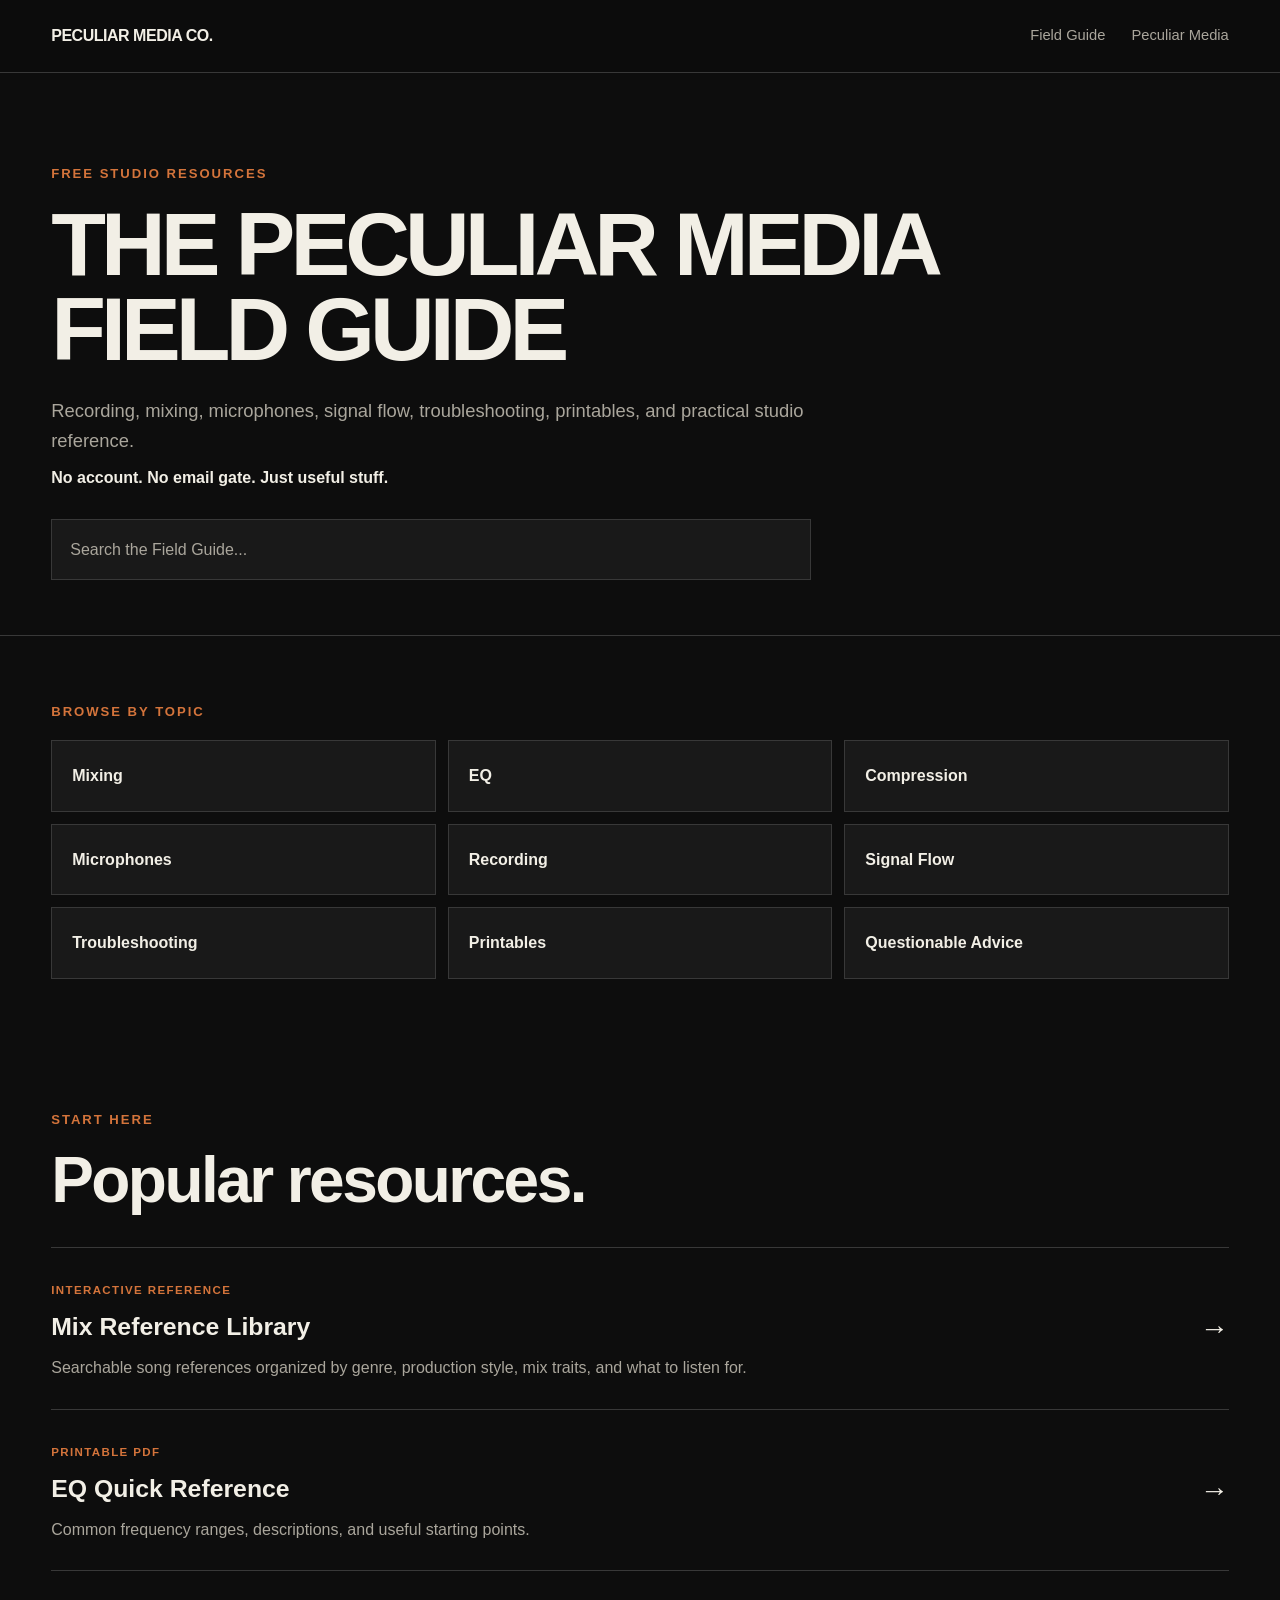
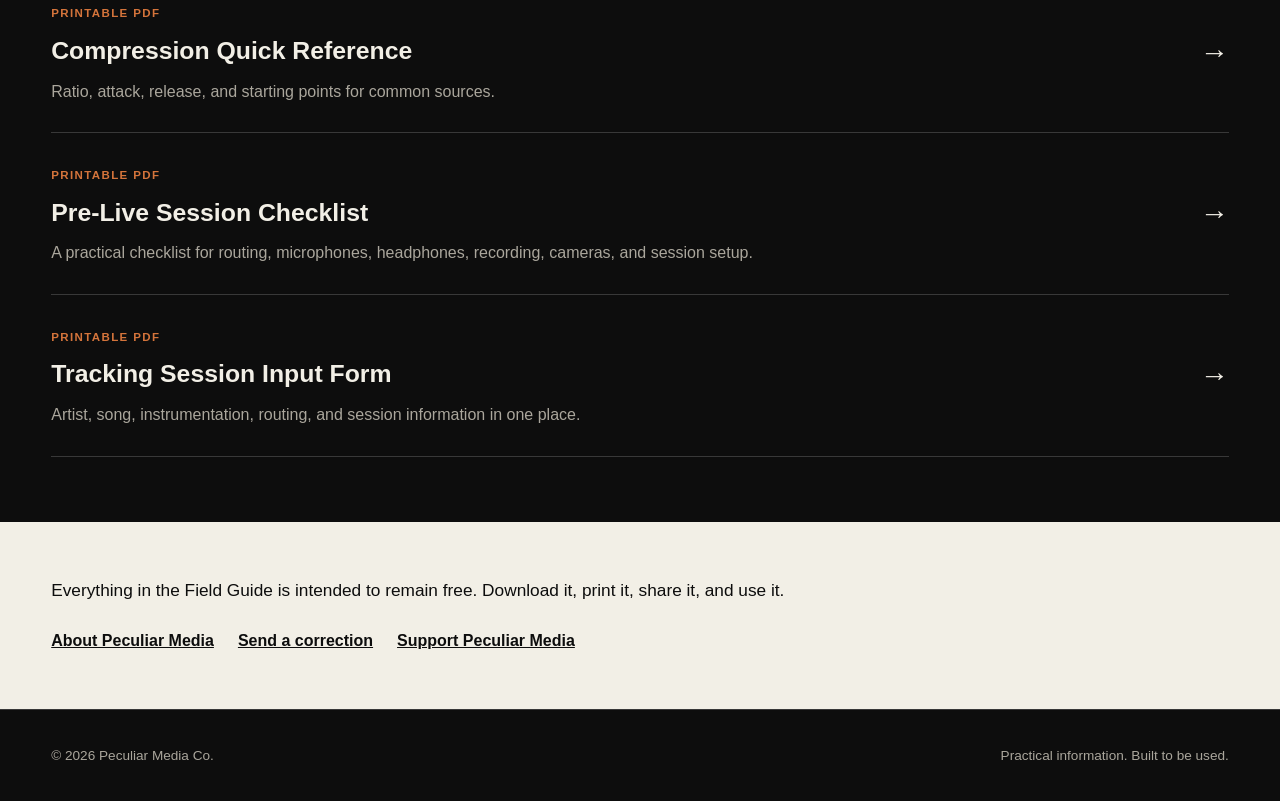
==== field-guide/index.html @ 30811090 "Update index.html add checklists" ====
<!DOCTYPE html>
<html lang="en">
<head>
  <meta charset="UTF-8">

  <meta
    name="viewport"
    content="width=device-width, initial-scale=1.0"
  >

  <meta
    name="description"
    content="The Peculiar Media Field Guide — free recording, mixing, studio, troubleshooting, and printable resources."
  >

  <title>The Field Guide | Peculiar Media Co.</title>

  <link rel="stylesheet" href="/styles.css">
</head>

<body class="field-guide-page">

  <header class="site-header">
    <div class="container nav">
      <a class="logo" href="/">PECULIAR MEDIA CO.</a>

      <nav>
        <a href="/field-guide/">Field Guide</a>
        <a href="/">Peculiar Media</a>
      </nav>
    </div>
  </header>


  <main>

    <section class="simple-field-hero">
      <div class="container">

        <p class="eyebrow">FREE STUDIO RESOURCES</p>

        <h1>THE PECULIAR MEDIA FIELD GUIDE</h1>

        <p class="simple-field-intro">
          Recording, mixing, microphones, signal flow,
          troubleshooting, printables, and practical studio reference.
        </p>

        <p class="simple-field-note">
          No account. No email gate. Just useful stuff.
        </p>

        <div class="simple-search-wrap">
          <input
            type="search"
            class="simple-search"
            placeholder="Search the Field Guide..."
            aria-label="Search the Field Guide"
          >
        </div>

      </div>
    </section>


    <section class="simple-field-section">
      <div class="container">

        <p class="eyebrow">BROWSE BY TOPIC</p>

        <div class="topic-grid">

          <a href="#" class="topic-card" data-topic="mixing">
            <span>Mixing</span>
          </a>

          <a href="#" class="topic-card" data-topic="eq">
            <span>EQ</span>
          </a>

          <a href="#" class="topic-card" data-topic="compression">
            <span>Compression</span>
          </a>

          <a href="#" class="topic-card" data-topic="microphones">
            <span>Microphones</span>
          </a>

          <a href="#" class="topic-card"  data-topic="recording">
            <span>Recording</span>
          </a>

          <a href="#" class="topic-card" data-topic="signal-flow">
            <span>Signal Flow</span>
          </a>

          <a href="#" class="topic-card" data-topic="troubleshooting">
            <span>Troubleshooting</span>
          </a>

          <a href="#" class="topic-card" data-topic="printables">
            <span>Printables</span>
          </a>

          <a href="#" class="topic-card" data-topic="questionable">
            <span>Questionable Advice</span>
          </a>

        </div>

      </div>
    </section>


    <section class="simple-field-section">
      <div class="container">

        <p class="eyebrow">START HERE</p>

        <h2>Popular resources.</h2>

        <div class="simple-resource-list">

          <a href="/field-guide/mix-reference.html" class="simple-resource"
   data-topics="mixing eq compression">
            <div>
              <span class="resource-label">
                INTERACTIVE REFERENCE
              </span>

              <h3>Mix Reference Library</h3>

              <p>
                Searchable song references organized by genre,
      production style, mix traits, and what to listen for.
              </p>
            </div>

            <span class="resource-arrow">→</span>
          </a>


          <a href="/field-guide/EQ_Cheat_Sheet.pdf"
   class="simple-resource"
   data-topics="mixing eq printables"
   target="_blank">
            <div>
              <span class="resource-label">
                PRINTABLE PDF
              </span>

              <h3>EQ Quick Reference</h3>

              <p>
                Common frequency ranges, descriptions,
                and useful starting points.
              </p>
            </div>

            <span class="resource-arrow">→</span>
          </a>


          <a href="/field-guide/Compression_Cheat_Sheet.pdf"
   class="simple-resource"
   data-topics="mixing compression printables"
   target="_blank">
            <div>
              <span class="resource-label">
                PRINTABLE PDF
              </span>

              <h3>Compression Quick Reference</h3>

              <p>
                Ratio, attack, release, and starting points
                for common sources.
              </p>
            </div>

            <span class="resource-arrow">→</span>
          </a>


          <a href="/field-guide/Live_Session_Checklist.pdf" class="simple-resource"
   data-topics="recording printables">
            <div>
              <span class="resource-label">
                PRINTABLE PDF
              </span>

              <h3>Pre-Live Session Checklist</h3>

              <p>
                A practical checklist for routing, microphones,
                headphones, recording, cameras, and session setup.
              </p>
            </div>

            <span class="resource-arrow">→</span>
          </a>


          <a href="/field-guide/Input_List.pdf" class="simple-resource"
   data-topics="recording printables">
            <div>
              <span class="resource-label">
                PRINTABLE PDF
              </span>

              <h3>Tracking Session Input Form</h3>

              <p>
                Artist, song, instrumentation, routing,
                and session information in one place.
              </p>
            </div>

            <span class="resource-arrow">→</span>
          </a>

        </div>

      </div>
    </section>


    <section class="simple-field-footer-callout">
      <div class="container">

        <p>
          Everything in the Field Guide is intended to remain free.
          Download it, print it, share it, and use it.
        </p>

        <div class="simple-field-links">
          <a href="/">About Peculiar Media</a>

          <a href="mailto:peculiarmediacompany@gmail.com">
            Send a correction
          </a>

          <a href="https://ko-fi.com/peculiarmediaco">
            Support Peculiar Media
          </a>
        </div>

      </div>
    </section>

  </main>


  <footer>
    <div class="container footer-inner">
      <span>© 2026 Peculiar Media Co.</span>
      <span>Practical information. Built to be used.</span>
    </div>
  </footer>
  
<script src="/field-guide.js"></script>
  
</body>
</html>
---- styles.css ----
/* =========================
   PECULIAR MEDIA CO.
   ========================= */

:root {
  --black: #0d0d0d;
  --dark: #151515;
  --card: #191919;
  --white: #f2efe6;
  --muted: #aaa69c;
  --line: #383838;
  --accent: #d4743b;
  --max-width: 1180px;
}


/* RESET */

* {
  box-sizing: border-box;
}

html {
  scroll-behavior: smooth;
}

body {
  margin: 0;
  background: var(--black);
  color: var(--white);
  font-family: Arial, Helvetica, sans-serif;
  line-height: 1.6;
}

a {
  color: inherit;
}

img {
  max-width: 100%;
  display: block;
}


/* GLOBAL */

.container {
  width: min(92%, var(--max-width));
  margin: 0 auto;
}

.section {
  padding: 100px 0;
}

.eyebrow {
  margin: 0 0 18px;
  color: var(--accent);
  font-weight: 700;
  font-size: 0.82rem;
  letter-spacing: 0.15em;
}

h1,
h2,
h3,
p {
  margin-top: 0;
}

h1 {
  max-width: 900px;
  margin-bottom: 30px;
  font-size: clamp(3rem, 8vw, 7rem);
  line-height: 0.92;
  letter-spacing: -0.055em;
}

h2 {
  margin-bottom: 35px;
  font-size: clamp(2rem, 5vw, 4.4rem);
  line-height: 1;
  letter-spacing: -0.04em;
}

h3 {
  margin-bottom: 15px;
  font-size: 1.5rem;
}


/* HEADER */

.site-header {
  position: sticky;
  top: 0;
  z-index: 10;
  background: rgba(13, 13, 13, 0.94);
  border-bottom: 1px solid var(--line);
  backdrop-filter: blur(12px);
}

.nav {
  min-height: 72px;
  display: flex;
  align-items: center;
  justify-content: space-between;
  gap: 30px;
}

.logo {
  text-decoration: none;
  font-weight: 800;
  letter-spacing: -0.03em;
}

nav {
  display: flex;
  gap: 26px;
}

nav a {
  color: var(--muted);
  text-decoration: none;
  font-size: 0.92rem;
}

nav a:hover {
  color: var(--white);
}


/* =========================
   HOME PAGE
   ========================= */


/* HERO */

.hero {
  min-height: 82vh;
  display: flex;
  align-items: center;
  border-bottom: 1px solid var(--line);

  background:
    linear-gradient(
      90deg,
      rgba(13, 13, 13, 0.97) 0%,
      rgba(13, 13, 13, 0.90) 28%,
      rgba(13, 13, 13, 0.68) 52%,
      rgba(13, 13, 13, 0.34) 78%,
      rgba(13, 13, 13, 0.18) 100%
    ),
    url("/hero-console.jpeg");

  background-size: cover;
  background-position: center center;
  background-repeat: no-repeat;
}

.hero-content {
  padding-top: 90px;
  padding-bottom: 90px;
}

.hero-copy {
  max-width: 670px;
  color: var(--muted);
  font-size: 1.2rem;
}

.hero-buttons {
  margin-top: 38px;
  display: flex;
  flex-wrap: wrap;
  gap: 14px;
}


/* BUTTONS */

.button {
  display: inline-block;
  padding: 14px 20px;
  text-decoration: none;
  font-weight: 700;
  border: 1px solid var(--white);
}

.button.primary {
  background: var(--white);
  color: var(--black);
}

.button.primary:hover {
  background: var(--accent);
  border-color: var(--accent);
}

.button.secondary:hover {
  background: var(--white);
  color: var(--black);
}


/* HOME CARDS */

.card-grid {
  display: grid;
  grid-template-columns: repeat(3, 1fr);
  gap: 20px;
}

.feature-card {
  min-height: 330px;
  padding: 30px;
  display: flex;
  flex-direction: column;
  background: var(--card);
  border: 1px solid var(--line);
  text-decoration: none;
}

.feature-card p {
  color: var(--muted);
}

.feature-card strong {
  margin-top: auto;
}

a.feature-card {
  transition:
    transform 0.2s ease,
    border-color 0.2s ease;
}

a.feature-card:hover {
  transform: translateY(-5px);
  border-color: var(--accent);
}

.card-number {
  margin-bottom: 45px;
  color: var(--accent);
  font-family: monospace;
}


/* HOME FIELD GUIDE CALLOUT */

.field-guide-callout {
  background: var(--white);
  color: var(--black);
}

.callout-layout {
  display: grid;
  grid-template-columns: 1fr 1fr;
  gap: 80px;
}

.callout-layout .eyebrow {
  color: #9b4d22;
}

.callout-layout p {
  max-width: 540px;
  font-size: 1.08rem;
}

.text-link {
  display: inline-block;
  margin-top: 18px;
  font-weight: 800;
}


/* CONTACT */

.contact {
  max-width: 850px;
  margin-left: auto;
  margin-right: auto;
}

.contact > p:not(.eyebrow) {
  color: var(--muted);
  font-size: 1.15rem;
}

.contact-links {
  margin-top: 35px;
  display: flex;
  flex-wrap: wrap;
  gap: 25px;
}

.contact-links a {
  font-weight: 700;
}


/* =========================
   SIMPLE FIELD GUIDE PAGE
   ========================= */

.simple-field-hero {
  padding: 90px 0 55px;
  border-bottom: 1px solid var(--line);
}

.simple-field-hero h1 {
  max-width: 950px;
  margin-bottom: 24px;
  font-size: clamp(3rem, 7vw, 6rem);
  line-height: 0.95;
}

.simple-field-intro {
  max-width: 760px;
  margin-bottom: 10px;
  color: var(--muted);
  font-size: 1.15rem;
}

.simple-field-note {
  margin-bottom: 28px;
  color: var(--white);
  font-weight: 700;
}


/* SEARCH */

.simple-search-wrap {
  max-width: 760px;
}

.simple-search {
  width: 100%;
  padding: 17px 18px;
  background: var(--card);
  color: var(--white);
  border: 1px solid var(--line);
  font: inherit;
  font-size: 1rem;
  outline: none;
}

.simple-search::placeholder {
  color: var(--muted);
}

.simple-search:focus {
  border-color: var(--accent);
}


/* FIELD GUIDE SECTIONS */

.simple-field-section {
  padding: 65px 0;
}


/* TOPICS */

.topic-grid {
  display: grid;
  grid-template-columns: repeat(3, 1fr);
  gap: 12px;
}

.topic-card {
  padding: 22px 20px;
  background: var(--card);
  border: 1px solid var(--line);
  text-decoration: none;
  font-weight: 700;
  transition: border-color 0.2s ease;
}

.topic-card:hover {
  border-color: var(--accent);
}


/* RESOURCE LIST */

.simple-resource-list {
  border-top: 1px solid var(--line);
}

.simple-resource {
  display: grid;
  grid-template-columns: 1fr auto;
  gap: 25px;
  align-items: center;
  padding: 28px 0;
  border-bottom: 1px solid var(--line);
  text-decoration: none;
  transition:
    background 0.2s ease,
    padding 0.2s ease;
}

.simple-resource:hover {
  background: var(--card);
  padding-left: 18px;
  padding-right: 18px;
}

.resource-label {
  display: inline-block;
  margin-bottom: 8px;
  color: var(--accent);
  font-size: 0.72rem;
  font-weight: 700;
  letter-spacing: 0.12em;
}

.simple-resource h3 {
  margin-bottom: 8px;
  font-size: 1.55rem;
}

.simple-resource p {
  max-width: 720px;
  margin-bottom: 0;
  color: var(--muted);
}

.resource-arrow {
  font-size: 1.8rem;
}


/* FIELD GUIDE BOTTOM CALLOUT */

.simple-field-footer-callout {
  padding: 55px 0;
  background: var(--white);
  color: var(--black);
}

.simple-field-footer-callout p {
  max-width: 760px;
  font-size: 1.08rem;
}

.simple-field-links {
  display: flex;
  flex-wrap: wrap;
  gap: 24px;
  margin-top: 24px;
}

.simple-field-links a {
  font-weight: 700;
}


/* =========================
   FOOTER
   ========================= */

footer {
  padding: 35px 0;
  border-top: 1px solid var(--line);
  color: var(--muted);
  font-size: 0.85rem;
}

.footer-inner {
  display: flex;
  justify-content: space-between;
  gap: 20px;
}


/* =========================
   MOBILE
   ========================= */

@media (max-width: 800px) {

  .section {
    padding: 70px 0;
  }


  /* HEADER */

  .nav {
    padding: 17px 0;
    align-items: flex-start;
  }

  nav {
    display: none;
  }


  /* HOME HERO */

  .hero {
    min-height: auto;

    background:
      linear-gradient(
        180deg,
        rgba(13, 13, 13, 0.58) 0%,
        rgba(13, 13, 13, 0.80) 45%,
        rgba(13, 13, 13, 0.97) 100%
      ),
      url("/hero-console.jpeg");

    background-size: cover;
    background-position: 58% center;
    background-repeat: no-repeat;
  }

  .hero-content {
    padding-top: 100px;
    padding-bottom: 90px;
  }

  .hero-copy {
    font-size: 1.05rem;
  }


  /* HOME CONTENT */

  .card-grid,
  .callout-layout {
    grid-template-columns: 1fr;
  }

  .callout-layout {
    gap: 25px;
  }


  /* FIELD GUIDE */

  .simple-field-hero {
    padding: 65px 0 42px;
  }

  .simple-field-hero h1 {
    font-size: clamp(2.7rem, 12vw, 4rem);
    line-height: 0.92;
  }

  .simple-field-intro {
    font-size: 1rem;
  }

  .simple-field-section {
    padding: 48px 0;
  }

  .topic-grid {
    grid-template-columns: repeat(2, 1fr);
  }

  .topic-card {
    padding: 18px 16px;
  }

  .simple-resource {
    grid-template-columns: 1fr auto;
    gap: 15px;
    padding: 24px 0;
  }

  .simple-resource:hover {
    padding-left: 0;
    padding-right: 0;
    background: transparent;
  }

  .simple-resource h3 {
    font-size: 1.35rem;
    line-height: 1.1;
  }

  .simple-resource p {
    font-size: 0.95rem;
  }

  .resource-arrow {
    font-size: 1.5rem;
  }

  .simple-field-links {
    flex-direction: column;
    gap: 12px;
  }


  /* FOOTER */

  .footer-inner {
    flex-direction: column;
  }

}


/* EXTRA SMALL PHONES */

@media (max-width: 420px) {

  .topic-grid {
    grid-template-columns: 1fr;
  }

  .hero-buttons {
    flex-direction: column;
  }

  .button {
    width: 100%;
    text-align: center;
  }

}

/* =========================
   MIX REFERENCE LIBRARY
   ========================= */

.reference-hero {
  padding: 90px 0 55px;
  border-bottom: 1px solid var(--line);
}

.reference-hero h1 {
  max-width: 900px;
  margin-bottom: 24px;
  font-size: clamp(3rem, 7vw, 6rem);
  line-height: 0.95;
}

.reference-intro {
  max-width: 760px;
  color: var(--muted);
  font-size: 1.1rem;
}


/* SEARCH + FILTERS */

.reference-tools {
  padding: 50px 0;
  border-bottom: 1px solid var(--line);
}

#reference-search {
  width: 100%;
  max-width: 760px;
  padding: 17px 18px;
  background: var(--card);
  color: var(--white);
  border: 1px solid var(--line);
  font: inherit;
  font-size: 1rem;
  outline: none;
}

#reference-search::placeholder {
  color: var(--muted);
}

#reference-search:focus {
  border-color: var(--accent);
}

.reference-filters {
  display: flex;
  flex-wrap: wrap;
  gap: 10px;
  margin-top: 20px;
}

.filter-button {
  padding: 10px 15px;
  background: transparent;
  color: var(--muted);
  border: 1px solid var(--line);
  font: inherit;
  font-weight: 700;
  cursor: pointer;
}

.filter-button:hover,
.filter-button.active {
  color: var(--black);
  background: var(--accent);
  border-color: var(--accent);
}


/* LIBRARY */

.reference-results {
  padding: 65px 0 90px;
}

.reference-entry {
  padding: 35px 0;
  border-top: 1px solid var(--line);
}

.reference-entry:last-child {
  border-bottom: 1px solid var(--line);
}

.reference-entry-heading {
  display: flex;
  justify-content: space-between;
  gap: 30px;
  align-items: flex-start;
}

.reference-number {
  display: block;
  margin-bottom: 8px;
  color: var(--accent);
  font-family: monospace;
}

.reference-entry h2 {
  margin-bottom: 4px;
  font-size: clamp(2rem, 4vw, 3.2rem);
}

.reference-artist {
  margin-bottom: 0;
  color: var(--muted);
  font-size: 1.1rem;
}

.reference-genre {
  color: var(--accent);
  font-size: 0.75rem;
  font-weight: 700;
  letter-spacing: 0.12em;
}

.reference-tags {
  display: flex;
  flex-wrap: wrap;
  gap: 8px;
  margin: 24px 0;
}

.reference-tags span {
  padding: 6px 9px;
  border: 1px solid var(--line);
  color: var(--muted);
  font-size: 0.72rem;
  font-weight: 700;
  letter-spacing: 0.08em;
}

.reference-notes {
  max-width: 760px;
}

.reference-notes strong {
  display: block;
  margin-bottom: 8px;
  color: var(--accent);
  font-size: 0.75rem;
  letter-spacing: 0.1em;
}

.reference-notes p {
  margin-bottom: 0;
  color: var(--muted);
  font-size: 1.05rem;
}

#no-reference-results {
  padding: 30px 0;
  color: var(--muted);
}


/* MOBILE */

@media (max-width: 800px) {

  .reference-hero {
    padding: 65px 0 42px;
  }

  .reference-hero h1 {
    font-size: clamp(2.7rem, 12vw, 4rem);
  }

  .reference-intro {
    font-size: 1rem;
  }

  .reference-tools {
    padding: 40px 0;
  }

  .reference-entry {
    padding: 28px 0;
  }

  .reference-entry-heading {
    display: block;
  }

  .reference-genre {
    display: inline-block;
    margin-top: 12px;
  }

  .reference-entry h2 {
    font-size: 2rem;
  }

  .reference-notes p {
    font-size: 0.98rem;
  }

}
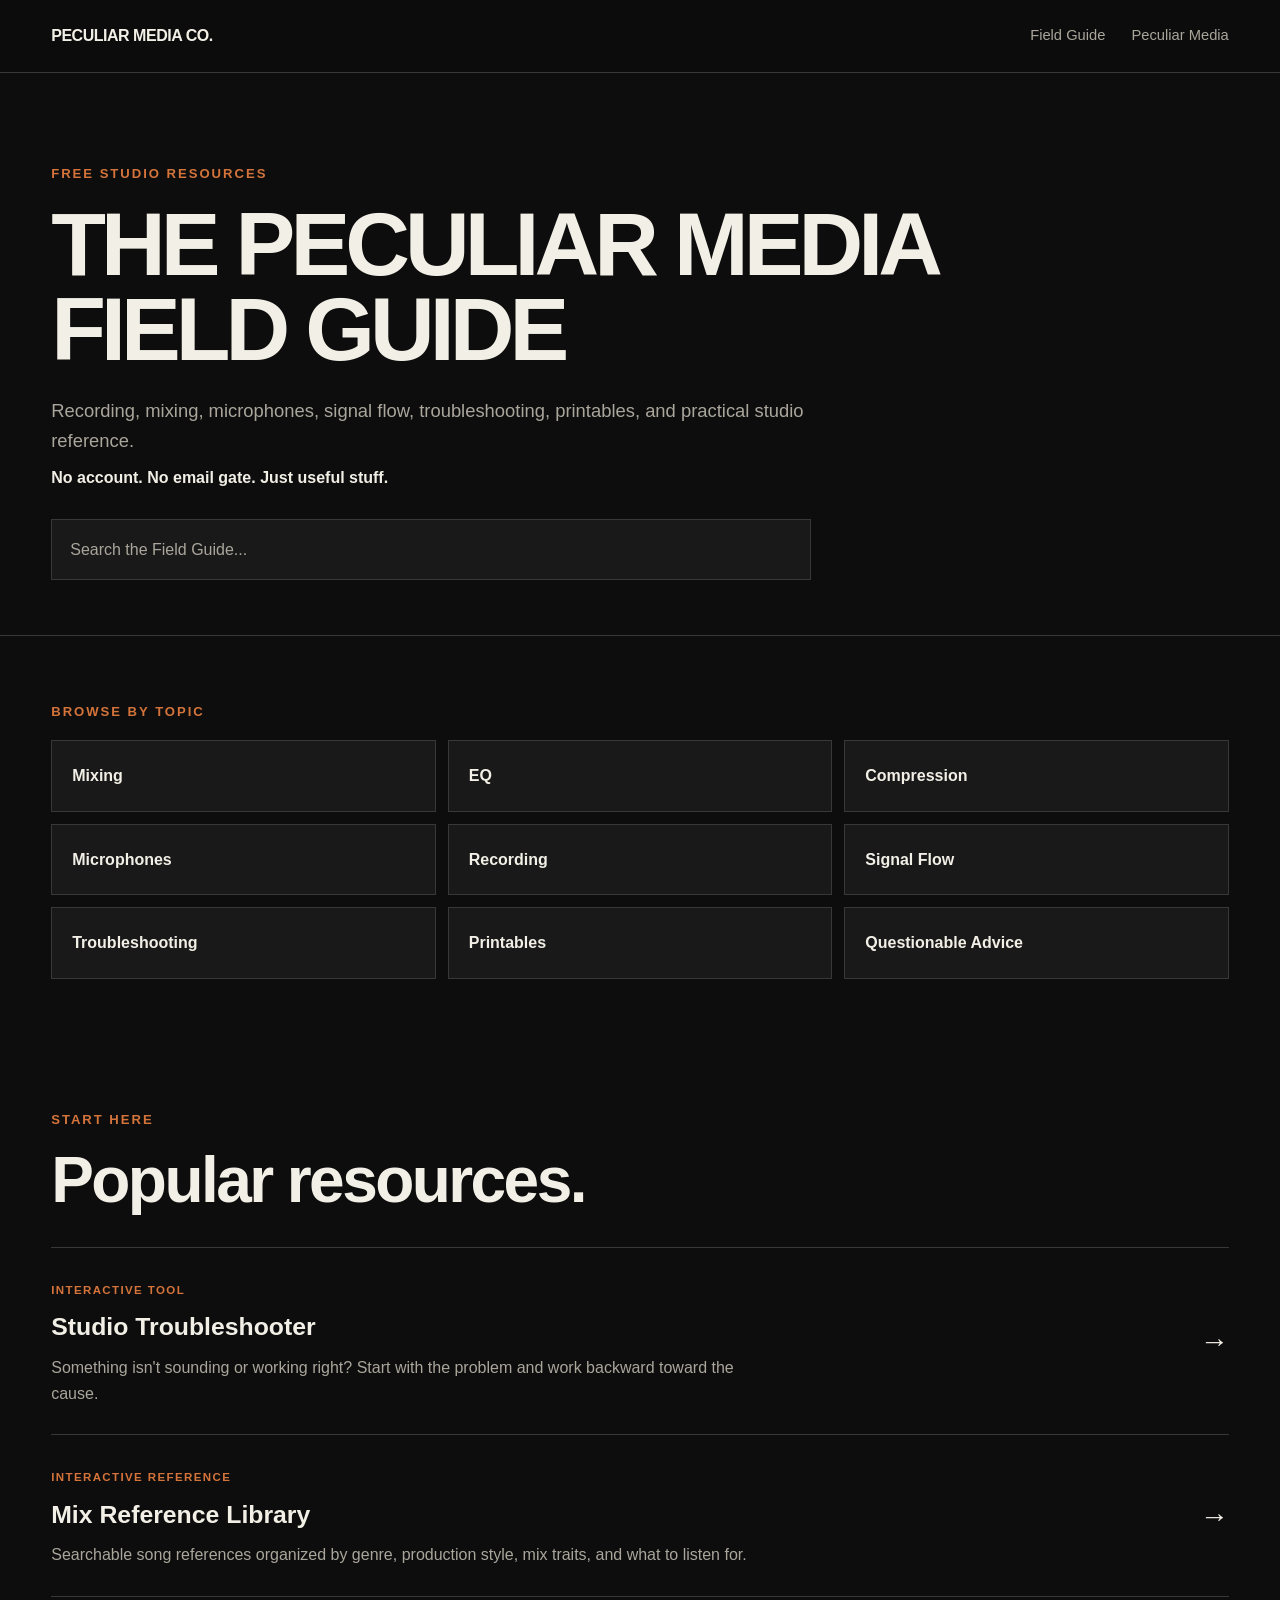
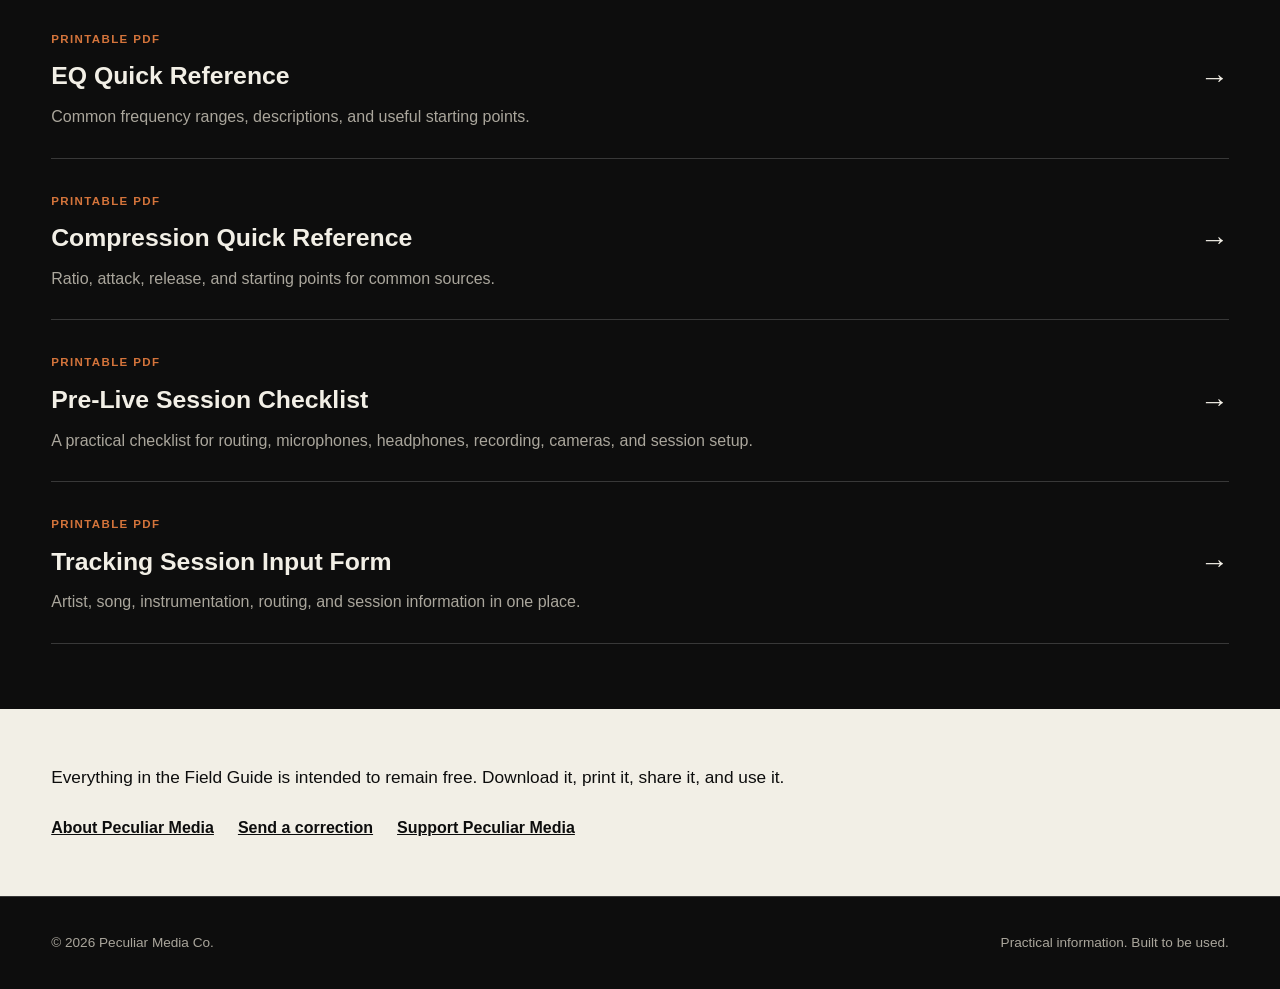
==== commit 8598f35a: "Update trouble card field guide index.html" ====
--- a/field-guide/index.html
+++ b/field-guide/index.html
@@ -121,6 +121,29 @@
 
         <div class="simple-resource-list">
 
+          <a href="/troubleshooter/"
+   class="simple-resource"
+   data-topics="mixing recording troubleshooting routing">
+
+  <div>
+
+    <span class="resource-label">
+      INTERACTIVE TOOL
+    </span>
+
+    <h3>Studio Troubleshooter</h3>
+
+    <p>
+      Something isn't sounding or working right?
+      Start with the problem and work backward toward the cause.
+    </p>
+
+  </div>
+
+  <span class="resource-arrow">→</span>
+
+</a>
+
           <a href="/field-guide/mix-reference.html" class="simple-resource"
    data-topics="mixing eq compression">
             <div>
@@ -140,7 +163,7 @@
           </a>
 
 
-          <a href="/field-guide/EQ_Cheat_Sheet.pdf"
+          <a href="/field-guide/EQ_Cheat_Sheet.pdf" target="_blank"
    class="simple-resource"
    data-topics="mixing eq printables"
    target="_blank">
@@ -161,7 +184,7 @@
           </a>
 
 
-          <a href="/field-guide/Compression_Cheat_Sheet.pdf"
+          <a href="/field-guide/Compression_Cheat_Sheet.pdf" target="_blank"
    class="simple-resource"
    data-topics="mixing compression printables"
    target="_blank">
@@ -182,7 +205,7 @@
           </a>
 
 
-          <a href="/field-guide/Live_Session_Checklist.pdf" class="simple-resource"
+          <a href="/field-guide/Live_Session_Checklist.pdf" class="simple-resource" target="_blank"
    data-topics="recording printables">
             <div>
               <span class="resource-label">
@@ -201,7 +224,7 @@
           </a>
 
 
-          <a href="/field-guide/Input_List.pdf" class="simple-resource"
+          <a href="/field-guide/Input_List.pdf" class="simple-resource" target="_blank"
    data-topics="recording printables">
             <div>
               <span class="resource-label">
--- a/styles.css
+++ b/styles.css
@@ -518,7 +518,7 @@
       url("/hero-console.jpeg");
 
     background-size: cover;
-    background-position: 58% center;
+    background-position: 50% 100%;
     background-repeat: no-repeat;
   }
 
@@ -834,3 +834,259 @@
   }
 
 }
+
+/* =========================================================
+   STUDIO TROUBLESHOOTER
+   ========================================================= */
+
+.troubleshooter-hero {
+  padding: 110px 8% 90px;
+  border-bottom: 1px solid var(--line);
+}
+
+.troubleshooter-hero h1 {
+  margin: 12px 0 24px;
+  font-size: clamp(3.5rem, 9vw, 8rem);
+  line-height: 0.88;
+  letter-spacing: -0.05em;
+}
+
+.troubleshooter-intro {
+  max-width: 720px;
+  font-size: 1.35rem;
+  line-height: 1.5;
+}
+
+.troubleshooter-philosophy {
+  max-width: 720px;
+  margin-top: 22px;
+  opacity: 0.7;
+  font-size: 1rem;
+}
+
+.troubleshooter-start,
+.troubleshooter-preview,
+.contribute-section {
+  padding: 80px 8%;
+  border-bottom: 1px solid var(--line);
+}
+
+.section-heading {
+  margin-bottom: 40px;
+}
+
+.section-heading span {
+  opacity: 0.6;
+  font-size: 0.8rem;
+  letter-spacing: 0.16em;
+}
+
+.section-heading h2,
+.troubleshooter-preview h2,
+.contribute-section h2 {
+  margin-top: 8px;
+  font-size: clamp(2rem, 5vw, 4rem);
+}
+
+.troubleshooter-grid {
+  display: grid;
+  grid-template-columns: repeat(2, minmax(0, 1fr));
+  border-top: 1px solid var(--line);
+  border-left: 1px solid var(--line);
+}
+
+.troubleshooter-card {
+  min-width: 0;
+  padding: 34px;
+  border-right: 1px solid var(--line);
+  border-bottom: 1px solid var(--line);
+  color: inherit;
+  text-decoration: none;
+  transition:
+    background 0.2s ease,
+    transform 0.2s ease;
+}
+
+.troubleshooter-card h3 {
+  margin: 12px 0 14px;
+  font-size: 1.45rem;
+}
+
+.troubleshooter-card p {
+  max-width: 520px;
+  opacity: 0.72;
+  line-height: 1.6;
+}
+
+.troubleshooter-card strong {
+  display: inline-block;
+  margin-top: 22px;
+}
+
+.trouble-number {
+  opacity: 0.45;
+  font-size: 0.8rem;
+  letter-spacing: 0.15em;
+}
+
+@media (hover: hover) and (pointer: fine) {
+  .troubleshooter-card:hover {
+    background: rgba(255,255,255,0.04);
+  }
+}
+
+.troubleshooter-preview > p {
+  max-width: 700px;
+  line-height: 1.6;
+}
+
+.mix-category-grid {
+  display: grid;
+  grid-template-columns: repeat(3, minmax(0, 1fr));
+  gap: 12px;
+  margin-top: 35px;
+}
+
+.mix-category-grid button {
+  padding: 22px 18px;
+  min-height: 70px;
+  background: transparent;
+  color: inherit;
+  border: 1px solid var(--line);
+  font: inherit;
+  font-weight: 700;
+  letter-spacing: 0.04em;
+  cursor: pointer;
+}
+
+.contribute-intro {
+  max-width: 760px;
+  margin-bottom: 40px;
+  line-height: 1.65;
+  opacity: 0.8;
+}
+
+.contribute-form {
+  max-width: 850px;
+}
+
+.contribute-form label,
+.contribute-form legend {
+  display: block;
+  margin-bottom: 10px;
+  font-weight: 700;
+}
+
+.contribute-form input[type="text"],
+.contribute-form input[type="email"],
+.contribute-form select,
+.contribute-form textarea {
+  width: 100%;
+  box-sizing: border-box;
+  margin-bottom: 28px;
+  padding: 15px;
+  border: 1px solid var(--line);
+  background: rgba(255,255,255,0.03);
+  color: inherit;
+  font: inherit;
+}
+
+.contribute-form textarea {
+  resize: vertical;
+}
+
+.contribute-form fieldset {
+  margin: 0 0 32px;
+  padding: 22px;
+  border: 1px solid var(--line);
+}
+
+.contribute-form fieldset label {
+  margin: 14px 0 0;
+  font-weight: 400;
+}
+
+.contribute-form fieldset input {
+  margin-right: 8px;
+}
+
+.form-two-column {
+  display: grid;
+  grid-template-columns: 1fr 1fr;
+  gap: 18px;
+}
+
+.optional {
+  opacity: 0.5;
+  font-weight: 400;
+}
+
+.permission-check {
+  display: flex !important;
+  align-items: flex-start;
+  gap: 10px;
+  margin: 5px 0 25px;
+  font-weight: 400 !important;
+  line-height: 1.5;
+}
+
+.permission-check input {
+  margin-top: 5px;
+}
+
+.submit-contribution {
+  padding: 16px 22px;
+  border: 0;
+  background: var(--accent);
+  color: #111;
+  font: inherit;
+  font-weight: 800;
+  cursor: pointer;
+}
+
+.form-note {
+  max-width: 650px;
+  margin-top: 18px;
+  opacity: 0.55;
+  font-size: 0.85rem;
+  line-height: 1.5;
+}
+
+
+@media (max-width: 800px) {
+
+  .troubleshooter-hero,
+  .troubleshooter-start,
+  .troubleshooter-preview,
+  .contribute-section {
+    padding-left: 6%;
+    padding-right: 6%;
+  }
+
+  .troubleshooter-grid {
+    grid-template-columns: 1fr;
+  }
+
+  .mix-category-grid {
+    grid-template-columns: 1fr 1fr;
+  }
+
+  .form-two-column {
+    grid-template-columns: 1fr;
+    gap: 0;
+  }
+
+}
+
+
+@media (max-width: 500px) {
+
+  .mix-category-grid {
+    grid-template-columns: 1fr;
+  }
+
+  .troubleshooter-card {
+    padding: 28px 22px;
+  }
+
+}
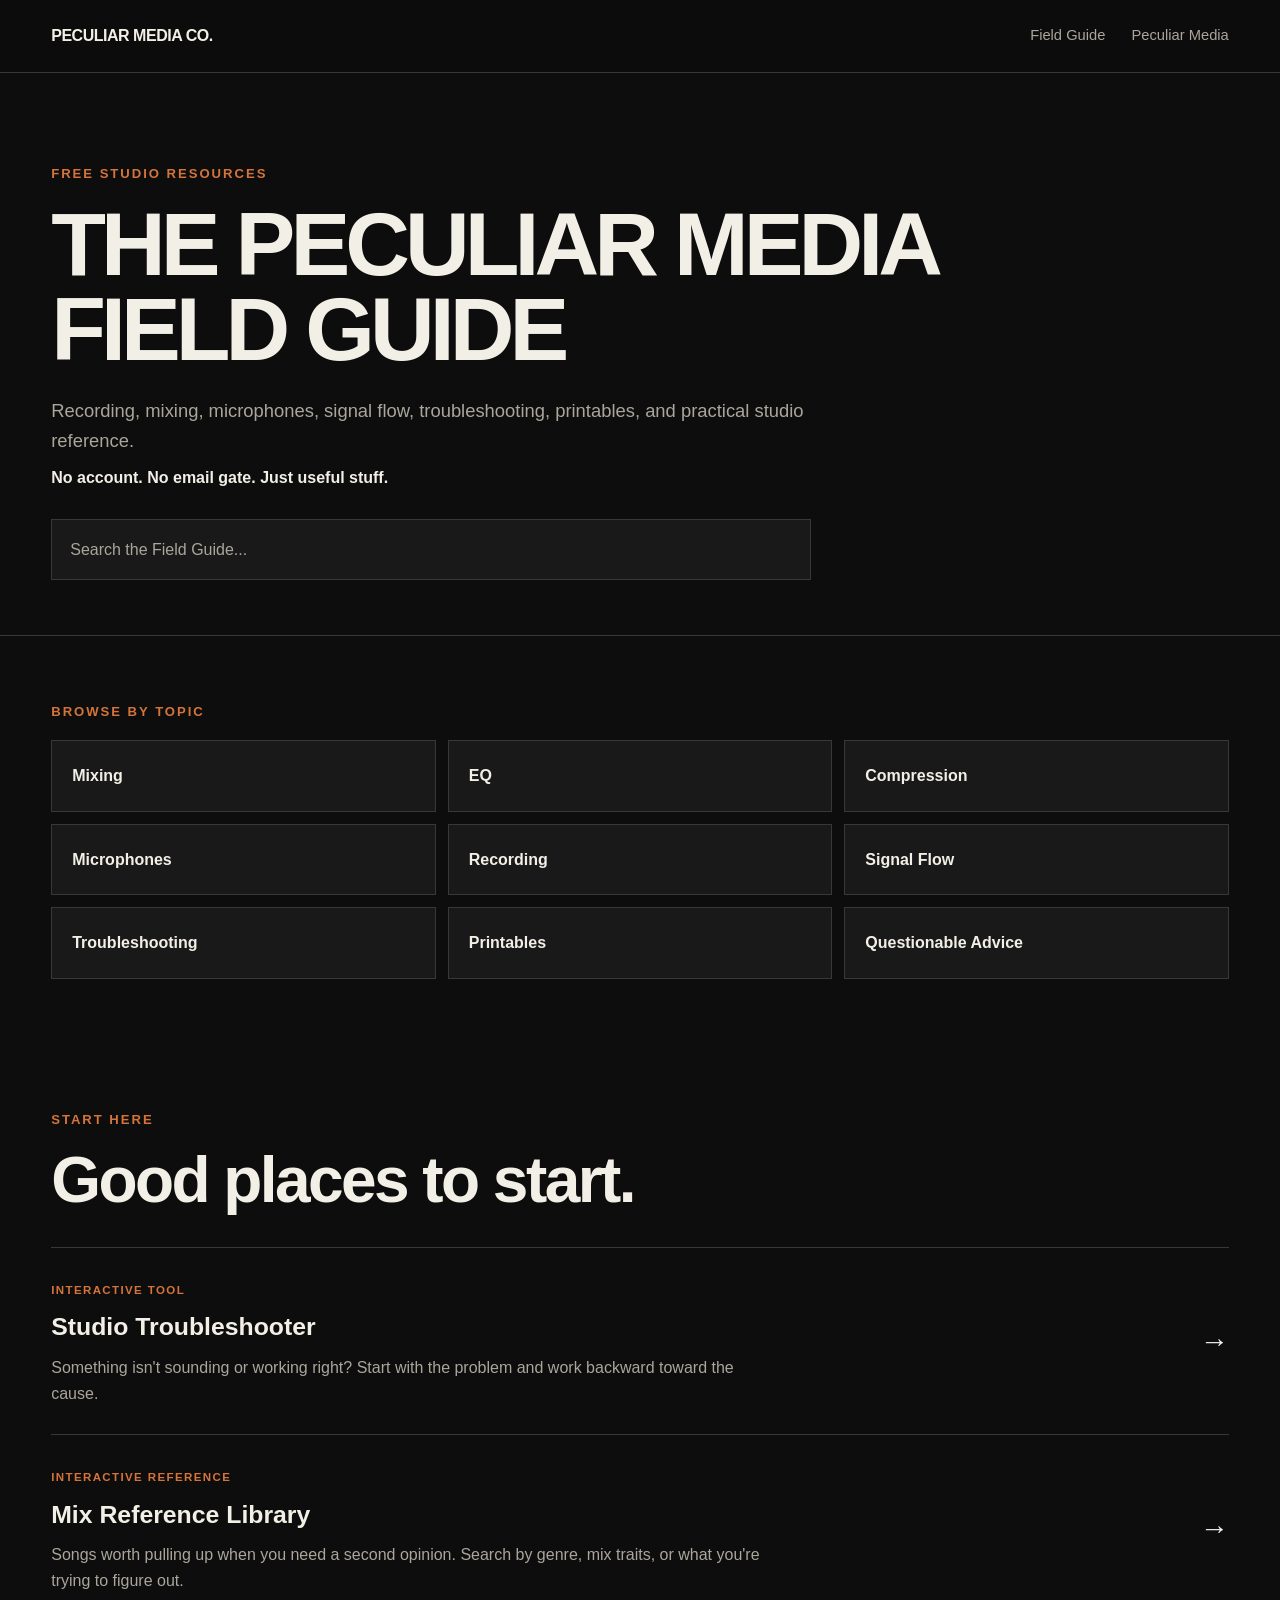
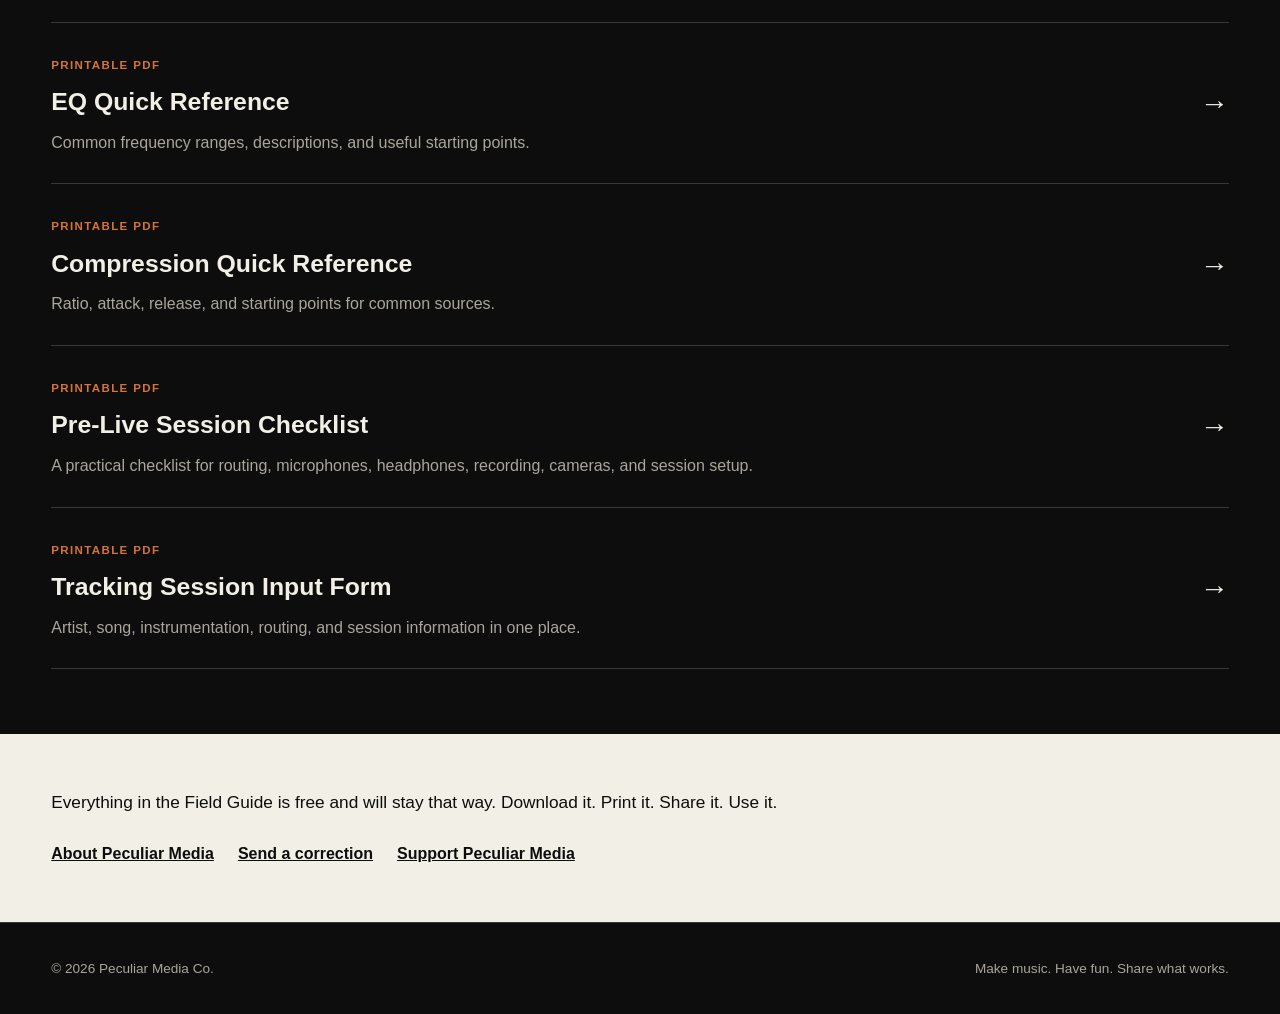
==== commit 7cbf5119: "field guide page language" ====
--- a/field-guide/index.html
+++ b/field-guide/index.html
@@ -117,7 +117,7 @@
 
         <p class="eyebrow">START HERE</p>
 
-        <h2>Popular resources.</h2>
+        <h2>Good places to start.</h2>
 
         <div class="simple-resource-list">
 
@@ -154,16 +154,16 @@
               <h3>Mix Reference Library</h3>
 
               <p>
-                Searchable song references organized by genre,
-      production style, mix traits, and what to listen for.
-              </p>
-            </div>
-
-            <span class="resource-arrow">→</span>
-          </a>
-
-
-          <a href="/field-guide/EQ_Cheat_Sheet.pdf" target="_blank"
+  Songs worth pulling up when you need a second opinion.
+  Search by genre, mix traits, or what you're trying to figure out.
+</p>
+            </div>
+
+            <span class="resource-arrow">→</span>
+          </a>
+
+
+          <a href="/field-guide/EQ_Cheat_Sheet.pdf"
    class="simple-resource"
    data-topics="mixing eq printables"
    target="_blank">
@@ -184,7 +184,7 @@
           </a>
 
 
-          <a href="/field-guide/Compression_Cheat_Sheet.pdf" target="_blank"
+          <a href="/field-guide/Compression_Cheat_Sheet.pdf"
    class="simple-resource"
    data-topics="mixing compression printables"
    target="_blank">
@@ -252,9 +252,9 @@
       <div class="container">
 
         <p>
-          Everything in the Field Guide is intended to remain free.
-          Download it, print it, share it, and use it.
-        </p>
+  Everything in the Field Guide is free and will stay that way.
+  Download it. Print it. Share it. Use it.
+</p>
 
         <div class="simple-field-links">
           <a href="/">About Peculiar Media</a>
@@ -275,11 +275,11 @@
 
 
   <footer>
-    <div class="container footer-inner">
-      <span>© 2026 Peculiar Media Co.</span>
-      <span>Practical information. Built to be used.</span>
-    </div>
-  </footer>
+  <div class="container footer-inner">
+    <span>© 2026 Peculiar Media Co.</span>
+    <span>Make music. Have fun. Share what works.</span>
+  </div>
+</footer>
   
 <script src="/field-guide.js"></script>
   
--- a/styles.css
+++ b/styles.css
@@ -1090,3 +1090,428 @@
   }
 
 }
+
+/* =========================================================
+   TROUBLESHOOTER CONTRIBUTION CTA
+   ========================================================= */
+
+.troubleshooter-contribute {
+  padding: 80px 8%;
+  border-bottom: 1px solid var(--line);
+}
+
+.troubleshooter-contribute h2 {
+  margin-top: 8px;
+  font-size: clamp(2rem, 5vw, 4rem);
+}
+
+.troubleshooter-contribute p {
+  max-width: 700px;
+  line-height: 1.65;
+  opacity: 0.8;
+}
+
+.troubleshooter-contribute-link {
+  display: inline-block;
+  margin-top: 28px;
+  padding: 16px 22px;
+  background: var(--accent);
+  color: #111;
+  text-decoration: none;
+  font-weight: 800;
+}
+
+
+/* =========================================================
+   CONTRIBUTION PAGE
+   ========================================================= */
+
+.contribute-page-hero {
+  padding: 110px 8% 70px;
+  border-bottom: 1px solid var(--line);
+}
+
+.contribute-page-hero h1 {
+  margin: 12px 0 24px;
+  font-size: clamp(3rem, 8vw, 7rem);
+  line-height: 0.9;
+  letter-spacing: -0.04em;
+}
+
+.contribute-page-hero > p {
+  max-width: 760px;
+  line-height: 1.65;
+}
+
+.contribute-page-note {
+  margin-top: 22px;
+  opacity: 0.6;
+}
+
+.contribute-form-section {
+  padding: 70px 8% 90px;
+}
+
+
+@media (max-width: 800px) {
+
+  .troubleshooter-contribute,
+  .contribute-page-hero,
+  .contribute-form-section {
+    padding-left: 6%;
+    padding-right: 6%;
+  }
+
+}
+
+/* =========================================================
+   TROUBLESHOOTER DECISION STEPS
+   ========================================================= */
+
+.trouble-step {
+  margin-top: 70px;
+  padding-top: 60px;
+  border-top: 1px solid var(--line);
+}
+
+.trouble-step h2 {
+  max-width: 900px;
+}
+
+.trouble-step > p {
+  max-width: 760px;
+  line-height: 1.7;
+}
+
+.trouble-tip {
+  max-width: 760px;
+  margin-top: 28px;
+  padding: 22px;
+  border-left: 3px solid var(--accent);
+  background: rgba(255,255,255,0.03);
+  line-height: 1.65;
+}
+
+.mix-category-grid button:disabled {
+  opacity: 0.28;
+  cursor: not-allowed;
+}
+
+/* =========================================================
+   SONGWRITING CHALLENGE
+   ========================================================= */
+
+.challenge-hero {
+  padding: 120px 8% 90px;
+  border-bottom: 1px solid var(--line);
+}
+
+.challenge-hero h1 {
+  margin: 12px 0 28px;
+  font-size: clamp(3.5rem, 9vw, 8rem);
+  line-height: 0.86;
+  letter-spacing: -0.05em;
+}
+
+.challenge-intro {
+  max-width: 720px;
+  font-size: 1.15rem;
+  line-height: 1.7;
+  opacity: 0.8;
+}
+
+
+.challenge-section {
+  padding: 70px 8%;
+  border-bottom: 1px solid var(--line);
+}
+
+.challenge-section h2,
+.challenge-machine h2,
+.challenge-go h2 {
+  margin-top: 8px;
+  font-size: clamp(2rem, 5vw, 4rem);
+}
+
+
+.challenge-modes {
+  display: flex;
+  flex-wrap: wrap;
+  gap: 12px;
+  margin-top: 30px;
+}
+
+.mode-button {
+  padding: 14px 20px;
+  border: 1px solid var(--line);
+  background: transparent;
+  color: var(--text);
+  font: inherit;
+  font-weight: 800;
+  cursor: pointer;
+}
+
+.mode-button:hover,
+.mode-button.active {
+  background: var(--accent);
+  color: #111;
+  border-color: var(--accent);
+}
+
+
+.challenge-machine {
+  padding: 80px 8%;
+  border-bottom: 1px solid var(--line);
+}
+
+.challenge-machine-heading {
+  display: flex;
+  justify-content: space-between;
+  align-items: end;
+  gap: 30px;
+  margin-bottom: 40px;
+}
+
+.spin-button {
+  padding: 18px 28px;
+  border: 0;
+  background: var(--accent);
+  color: #111;
+  font: inherit;
+  font-weight: 900;
+  cursor: pointer;
+}
+
+
+.challenge-results {
+  display: grid;
+  grid-template-columns: repeat(3, 1fr);
+  gap: 16px;
+}
+
+
+.challenge-slot {
+  min-height: 165px;
+  padding: 22px;
+  border: 1px solid var(--line);
+  background: rgba(255,255,255,0.025);
+}
+
+.slot-top {
+  display: flex;
+  justify-content: space-between;
+  align-items: center;
+  gap: 15px;
+}
+
+.slot-label {
+  font-size: 0.75rem;
+  font-weight: 900;
+  letter-spacing: 0.12em;
+  opacity: 0.55;
+}
+
+.slot-result {
+  display: flex;
+  align-items: center;
+  min-height: 90px;
+  margin-top: 12px;
+  font-size: clamp(1.35rem, 3vw, 2.3rem);
+  font-weight: 900;
+  line-height: 1.05;
+}
+
+
+.lock-button {
+  padding: 7px 10px;
+  border: 1px solid var(--line);
+  background: transparent;
+  color: var(--text);
+  font: inherit;
+  font-size: 0.7rem;
+  font-weight: 900;
+  cursor: pointer;
+}
+
+.challenge-slot.locked {
+  border-color: var(--accent);
+}
+
+.challenge-slot.locked .lock-button {
+  background: var(--accent);
+  color: #111;
+  border-color: var(--accent);
+}
+
+
+/* =========================================================
+   CHALLENGE ROLL ANIMATION
+   ========================================================= */
+
+.challenge-slot {
+  transition:
+    border-color 0.15s ease,
+    transform 0.15s ease,
+    background 0.15s ease;
+}
+
+
+.challenge-slot.rolling {
+  border-color: var(--accent);
+  background: rgba(255,255,255,0.055);
+}
+
+
+.challenge-slot.rolling .slot-result {
+  opacity: 0.65;
+  transform: translateY(2px);
+}
+
+
+.challenge-slot.landed {
+  border-color: var(--accent);
+  transform: translateY(-3px);
+}
+
+
+.challenge-slot.landed .slot-result {
+  animation: slot-land 0.28s ease;
+}
+
+
+@keyframes slot-land {
+
+  0% {
+    opacity: 0.4;
+    transform: translateY(-10px);
+  }
+
+  60% {
+    opacity: 1;
+    transform: translateY(3px);
+  }
+
+  100% {
+    opacity: 1;
+    transform: translateY(0);
+  }
+
+}
+
+
+.spin-button:disabled,
+.secondary-challenge-button:disabled {
+  opacity: 0.5;
+  cursor: not-allowed;
+}
+
+/* =========================================================
+   SONGWRITING CHALLENGE — MOBILE
+   ========================================================= */
+
+@media (max-width: 800px) {
+
+  .challenge-hero {
+    padding: 70px 6% 55px;
+  }
+
+  .challenge-hero h1 {
+    font-size: clamp(2.8rem, 13vw, 4.5rem);
+    line-height: 0.88;
+  }
+
+  .challenge-intro {
+    font-size: 1rem;
+  }
+
+
+  .challenge-section,
+  .challenge-machine,
+  .challenge-go {
+    padding-left: 6%;
+    padding-right: 6%;
+  }
+
+
+  .challenge-modes {
+    display: grid;
+    grid-template-columns: repeat(2, minmax(0, 1fr));
+  }
+
+  .mode-button {
+    width: 100%;
+  }
+
+
+  .challenge-machine-heading {
+    display: block;
+  }
+
+  .spin-button {
+    width: 100%;
+    margin-top: 20px;
+  }
+
+
+  .challenge-results {
+    grid-template-columns: repeat(2, minmax(0, 1fr));
+  }
+
+  .challenge-slot {
+    min-width: 0;
+  }
+
+  .slot-result {
+    overflow-wrap: anywhere;
+    word-break: normal;
+  }
+
+
+  .challenge-actions {
+    display: grid;
+    grid-template-columns: 1fr;
+    gap: 10px;
+  }
+
+  .secondary-challenge-button {
+    width: 100%;
+  }
+
+}
+
+
+@media (max-width: 520px) {
+
+  .challenge-results {
+    grid-template-columns: 1fr;
+  }
+
+  .challenge-modes {
+    grid-template-columns: repeat(2, minmax(0, 1fr));
+  }
+
+  .challenge-slot {
+    min-height: 145px;
+  }
+
+  .slot-result {
+    min-height: 70px;
+    font-size: 1.55rem;
+  }
+
+}
+
+@media (max-width: 800px) {
+
+  .challenge-actions {
+    display: grid;
+    grid-template-columns: 1fr;
+    gap: 10px;
+  }
+
+  .secondary-challenge-button {
+    width: 100%;
+    padding: 14px 18px;
+  }
+
+}
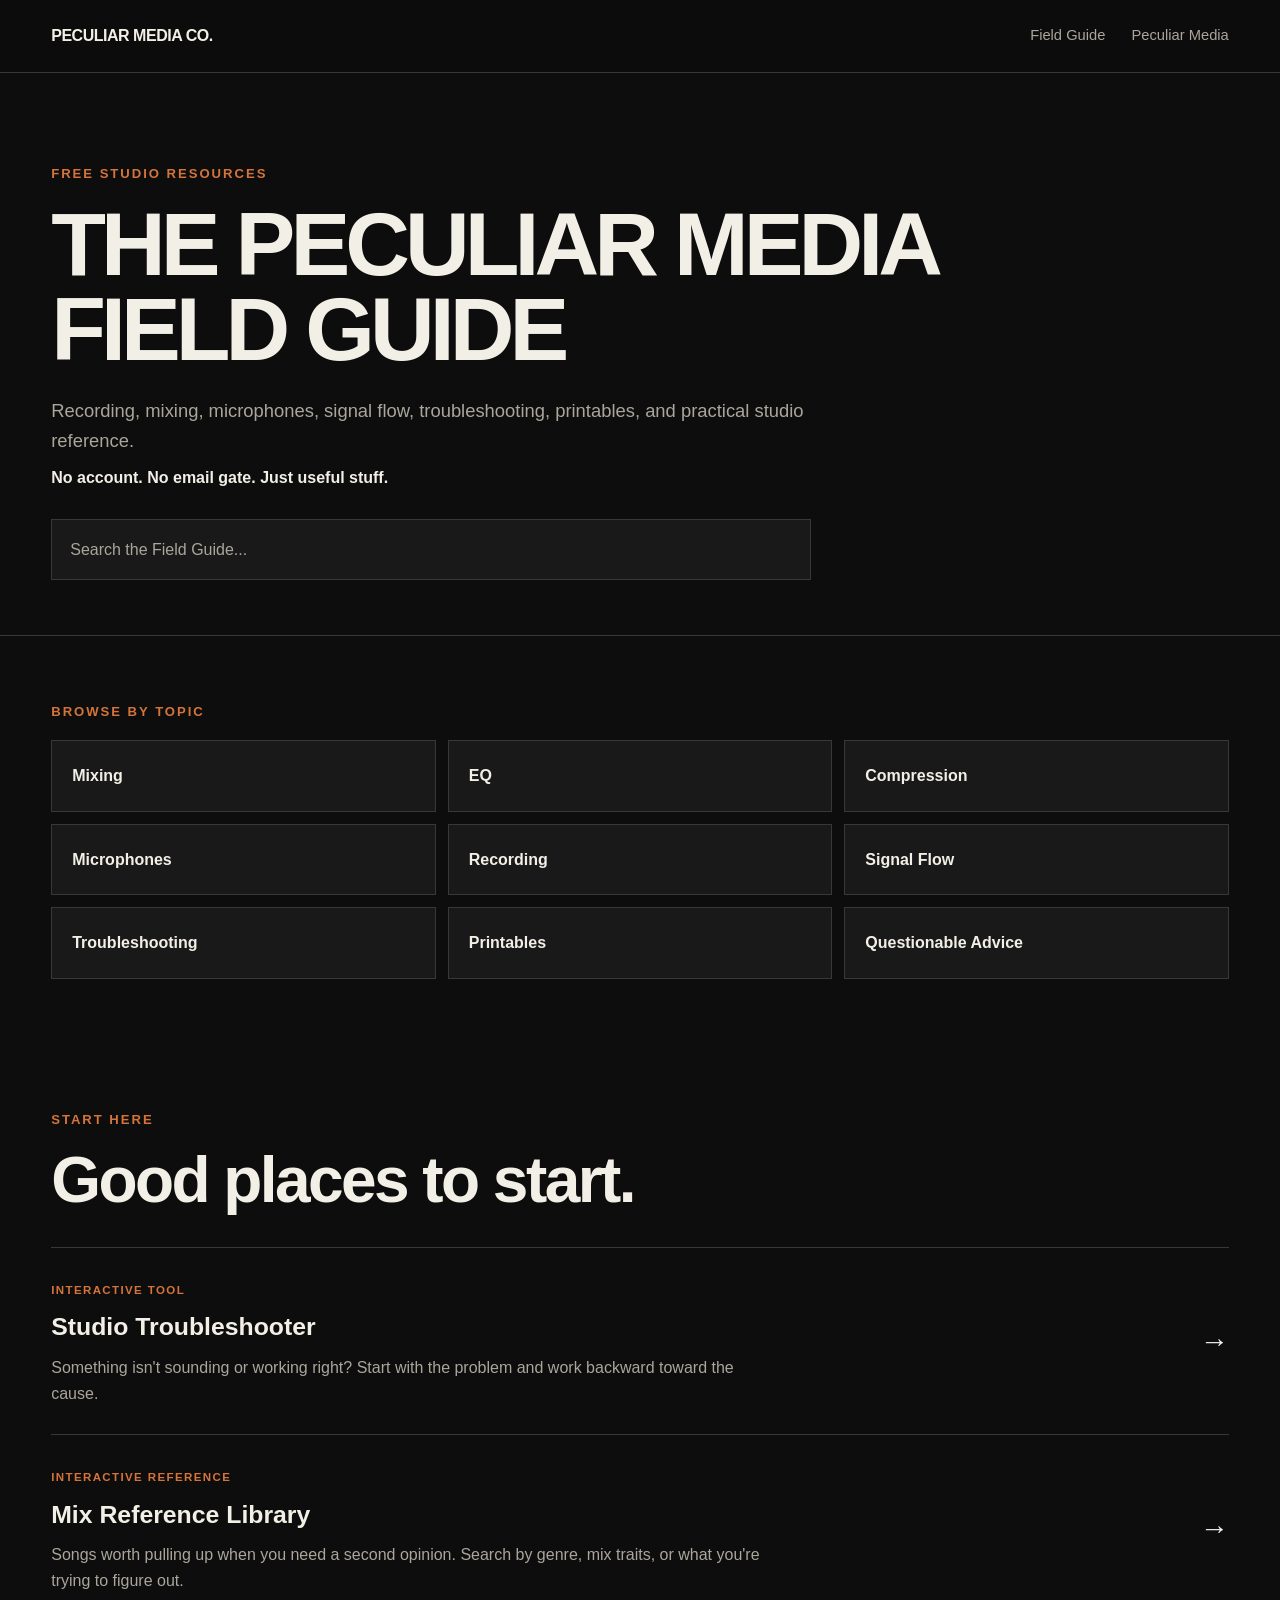
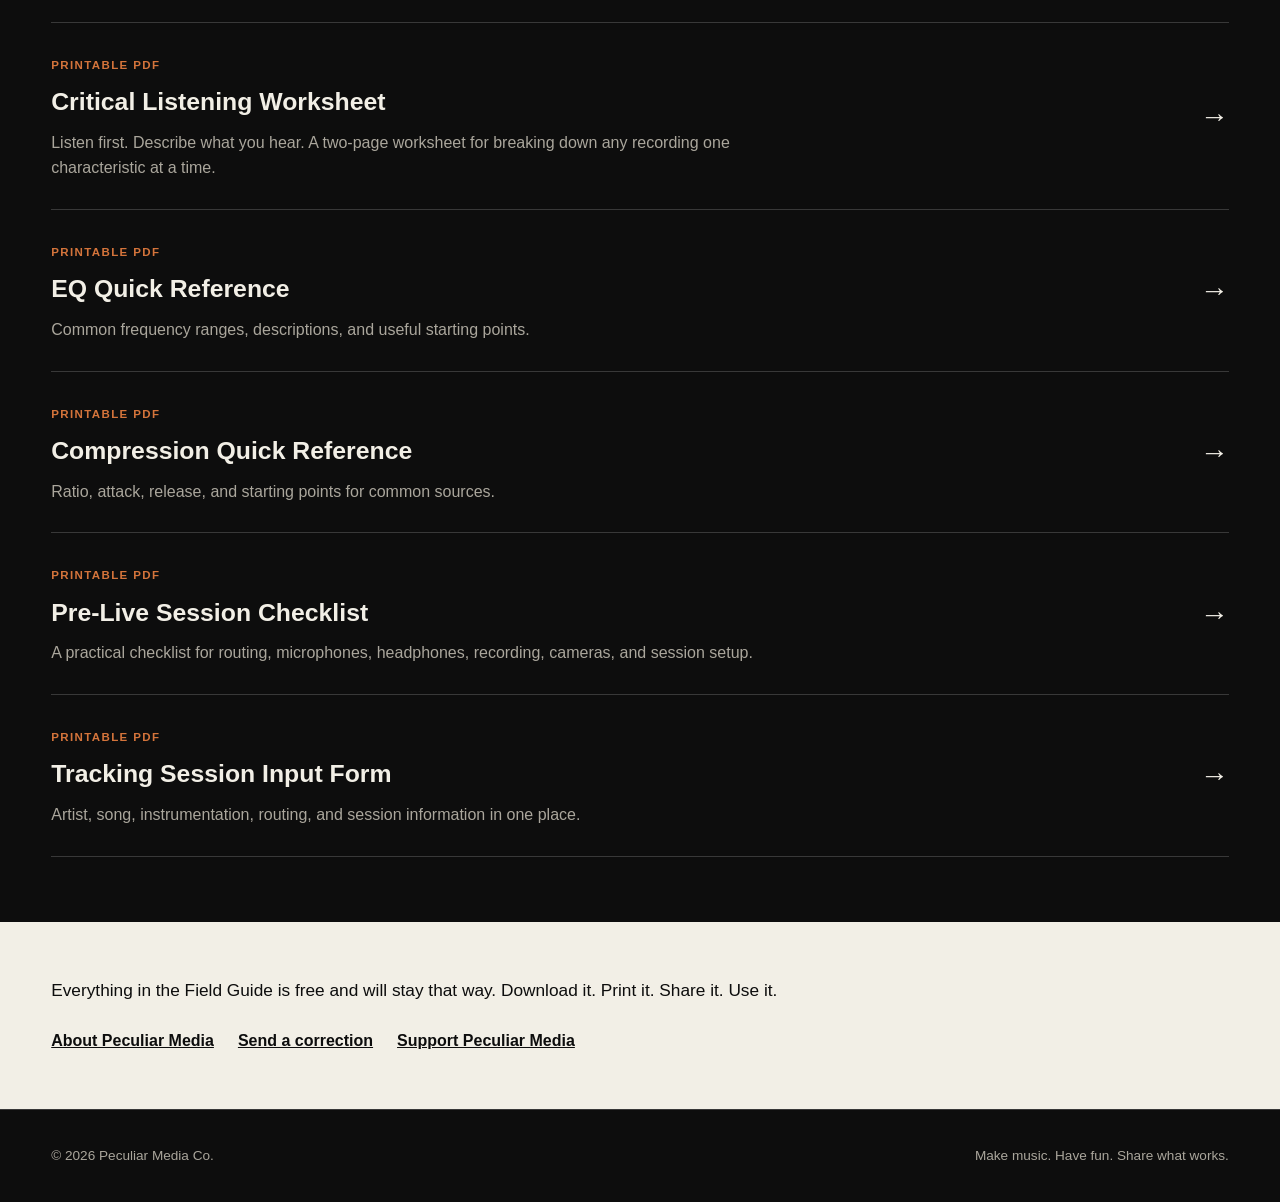
==== commit ebad5c11: "add listening sheet" ====
--- a/field-guide/index.html
+++ b/field-guide/index.html
@@ -144,7 +144,7 @@
 
 </a>
 
-          <a href="/field-guide/mix-reference.html" class="simple-resource"
+          <a href="/mix-reference/" class="simple-resource"
    data-topics="mixing eq compression">
             <div>
               <span class="resource-label">
@@ -162,6 +162,27 @@
             <span class="resource-arrow">→</span>
           </a>
 
+          <a href="/field-guide/Critical_Listening_Worksheet.pdf"
+   class="simple-resource"
+   data-topics="mixing recording printables"
+   target="_blank">
+
+  <div>
+    <span class="resource-label">
+      PRINTABLE PDF
+    </span>
+
+    <h3>Critical Listening Worksheet</h3>
+
+    <p>
+      Listen first. Describe what you hear. A two-page worksheet
+      for breaking down any recording one characteristic at a time.
+    </p>
+  </div>
+
+  <span class="resource-arrow">→</span>
+
+</a>
 
           <a href="/field-guide/EQ_Cheat_Sheet.pdf"
    class="simple-resource"
